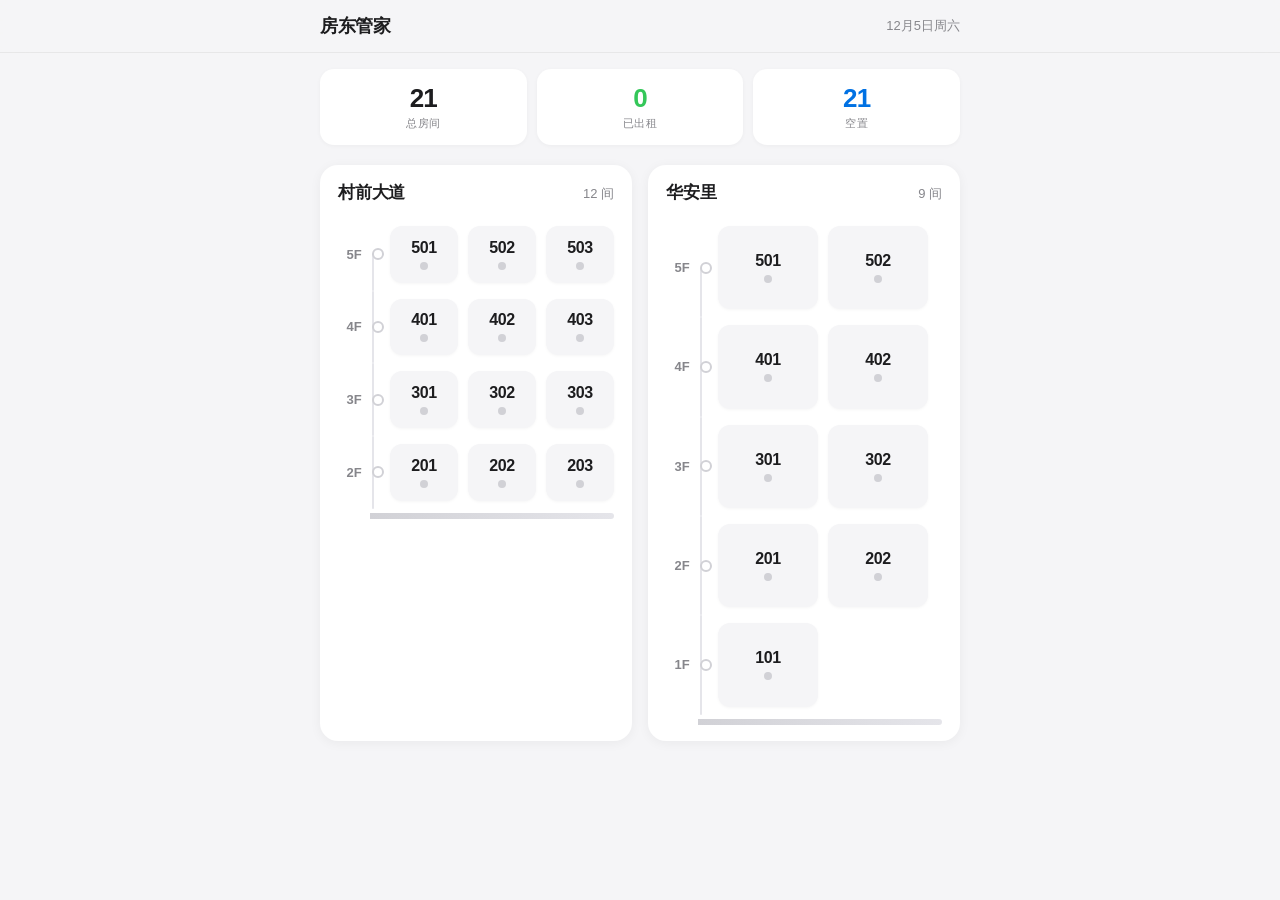
==== detail.html @ eee7f063 "feat: 房间详情页 — 身份证照片、水电费计算、押金、收租提醒、一键算租" ====
<!DOCTYPE html>
<html lang="zh-CN">
<head>
  <meta charset="UTF-8" />
  <meta name="viewport" content="width=device-width, initial-scale=1.0, maximum-scale=1.0, user-scalable=no, viewport-fit=cover" />
  <meta name="apple-mobile-web-app-capable" content="yes" />
  <meta name="apple-mobile-web-app-status-bar-style" content="default" />
  <meta name="theme-color" content="#f5f5f7" />
  <title>房间详情</title>
  <link rel="stylesheet" href="detail.css" />
</head>
<body class="page-enter">

  <!-- 顶栏 -->
  <nav class="detail-nav">
    <button class="nav-back" id="btnBack">
      <svg width="10" height="18" viewBox="0 0 10 18" fill="none"><path d="M9 1L1 9l8 8" stroke="currentColor" stroke-width="2" stroke-linecap="round" stroke-linejoin="round"/></svg>
      <span>返回</span>
    </button>
    <div class="nav-info">
      <span class="nav-title" id="navTitle">501</span>
      <span class="nav-building" id="navBuilding">村前大道</span>
    </div>
    <span class="nav-status badge vacant" id="navStatus">空置</span>
  </nav>

  <!-- 内容 -->
  <main class="detail-content">

    <!-- 基本信息 -->
    <section class="card">
      <div class="card-header">基本信息</div>
      <div class="field">
        <label>租户姓名</label>
        <input type="text" id="tenantName" placeholder="输入姓名" autocomplete="off" />
      </div>
      <div class="field">
        <label>联系电话</label>
        <input type="tel" id="tenantPhone" placeholder="输入电话" autocomplete="off" />
      </div>
      <div class="field-row">
        <div class="field">
          <label>月租 (元)</label>
          <input type="number" id="rentAmount" placeholder="月租" inputmode="decimal" />
        </div>
        <div class="field">
          <label>起租日期</label>
          <input type="date" id="rentStart" />
        </div>
      </div>
      <div class="field">
        <label>备注</label>
        <textarea id="rentNote" rows="2" placeholder="备注…"></textarea>
      </div>
    </section>

    <!-- 身份证照片 -->
    <section class="card">
      <div class="card-header">身份证照片</div>
      <div class="id-cards">
        <div class="id-slot" id="idFront" data-side="front">
          <input type="file" accept="image/*" hidden />
          <div class="id-placeholder">
            <svg class="id-icon" viewBox="0 0 24 24" fill="none"><rect x="3" y="5" width="18" height="14" rx="2" stroke="currentColor" stroke-width="1.5"/><circle cx="9" cy="11" r="2" stroke="currentColor" stroke-width="1.5"/><path d="M15 9h3M15 12h3M15 15h3" stroke="currentColor" stroke-width="1.5" stroke-linecap="round"/></svg>
            <span>人像面</span>
          </div>
          <img class="id-preview" id="idFrontImg" alt="身份证正面" />
        </div>
        <div class="id-slot" id="idBack" data-side="back">
          <input type="file" accept="image/*" hidden />
          <div class="id-placeholder">
            <svg class="id-icon" viewBox="0 0 24 24" fill="none"><rect x="3" y="5" width="18" height="14" rx="2" stroke="currentColor" stroke-width="1.5"/><path d="M7 10h10M7 13h10M7 16h6" stroke="currentColor" stroke-width="1.5" stroke-linecap="round"/></svg>
            <span>国徽面</span>
          </div>
          <img class="id-preview" id="idBackImg" alt="身份证反面" />
        </div>
      </div>
    </section>

    <!-- 水费 -->
    <section class="card">
      <div class="card-header">
        <span>水费</span>
        <span class="card-unit">按吨计费</span>
      </div>
      <div class="meter-grid">
        <div class="field">
          <label>单价 (元/吨)</label>
          <input type="number" id="waterPrice" placeholder="如 5" inputmode="decimal" />
        </div>
        <div class="field">
          <label>上月读数</label>
          <input type="number" id="waterPrev" placeholder="上月底" inputmode="decimal" />
        </div>
        <div class="field">
          <label>本月读数</label>
          <input type="number" id="waterCurr" placeholder="本月底" inputmode="decimal" />
        </div>
      </div>
      <div class="meter-result" id="waterResult">
        <span class="meter-usage">用量 <b>--</b> 吨</span>
        <span class="meter-cost">费用 <b>¥ --</b></span>
      </div>
    </section>

    <!-- 电费 -->
    <section class="card">
      <div class="card-header">
        <span>电费</span>
        <span class="card-unit">按度计费</span>
      </div>
      <div class="meter-grid">
        <div class="field">
          <label>单价 (元/度)</label>
          <input type="number" id="elecPrice" placeholder="如 1.2" inputmode="decimal" />
        </div>
        <div class="field">
          <label>上月读数</label>
          <input type="number" id="elecPrev" placeholder="上月底" inputmode="decimal" />
        </div>
        <div class="field">
          <label>本月读数</label>
          <input type="number" id="elecCurr" placeholder="本月底" inputmode="decimal" />
        </div>
      </div>
      <div class="meter-result" id="elecResult">
        <span class="meter-usage">用量 <b>--</b> 度</span>
        <span class="meter-cost">费用 <b>¥ --</b></span>
      </div>
    </section>

    <!-- 押金 -->
    <section class="card">
      <div class="card-header">押金记录</div>
      <div class="field-row">
        <div class="field">
          <label>押金金额 (元)</label>
          <input type="number" id="depositAmount" placeholder="押金" inputmode="decimal" />
        </div>
        <div class="field">
          <label>收取日期</label>
          <input type="date" id="depositDate" />
        </div>
      </div>
      <div class="field">
        <label>押金备注</label>
        <input type="text" id="depositNote" placeholder="如：押二付一" autocomplete="off" />
      </div>
    </section>

    <!-- 收租提醒 -->
    <section class="card">
      <div class="card-header">收租提醒</div>
      <div class="remind-row">
        <label>每月提醒日</label>
        <div class="day-picker">
          <select id="remindDay">
            <option value="0">关闭</option>
          </select>
        </div>
      </div>
      <p class="remind-hint">开启后，每月选定日期将推送收租提醒。后台推送仅 Chrome 浏览器支持。</p>
    </section>

    <!-- 月度汇总 -->
    <section class="card card-summary">
      <div class="card-header">本月账单</div>
      <div class="summary-lines">
        <div class="summary-line">
          <span>房租</span>
          <span id="sumRent">¥ 0.00</span>
        </div>
        <div class="summary-line">
          <span>水费</span>
          <span id="sumWater">¥ 0.00</span>
        </div>
        <div class="summary-line">
          <span>电费</span>
          <span id="sumElec">¥ 0.00</span>
        </div>
        <div class="summary-divider"></div>
        <div class="summary-line summary-total">
          <span>合计</span>
          <span id="sumTotal">¥ 0.00</span>
        </div>
      </div>
      <div class="summary-actions">
        <button class="btn btn-paid" id="btnPaid">标记已付</button>
        <button class="btn btn-share" id="btnShare">分享账单</button>
      </div>
    </section>

    <!-- 底部操作 -->
    <div class="footer-actions">
      <button class="btn btn-delete" id="btnDelete">清空数据</button>
      <button class="btn btn-save" id="btnSave">保存</button>
    </div>

  </main>

  <!-- 图片全屏查看 -->
  <div class="img-viewer" id="imgViewer">
    <div class="img-viewer-header">
      <button class="img-viewer-close" id="imgViewerClose">完成</button>
    </div>
    <div class="img-viewer-body">
      <img id="imgViewerSrc" alt="查看图片" />
    </div>
    <div class="img-viewer-actions">
      <button class="btn-va" id="imgDownload">下载</button>
      <button class="btn-va" id="imgReplace">更换</button>
    </div>
  </div>

  <script src="db.js"></script>
  <script src="detail.js"></script>
</body>
</html>
---- detail.css ----
/* ============================================
   房东管家 — 房间详情页样式
   ============================================ */

:root {
  --bg: #f5f5f7;
  --card: #ffffff;
  --text: #1d1d1f;
  --text2: #86868b;
  --accent: #0071e3;
  --green: #34c759;
  --green-bg: #e8f9ed;
  --red: #ff3b30;
  --red-bg: #fff0ee;
  --border: rgba(0,0,0,0.06);
  --safe-bottom: env(safe-area-inset-bottom, 0px);
}

* { margin: 0; padding: 0; box-sizing: border-box; }

body {
  font-family: -apple-system, BlinkMacSystemFont, "SF Pro Display", "SF Pro Text",
    "Helvetica Neue", "PingFang SC", sans-serif;
  background: var(--bg);
  color: var(--text);
  -webkit-font-smoothing: antialiased;
  min-height: 100vh;
}

/* ---- 页面入场动画 ---- */
.page-enter {
  animation: pageIn 0.32s cubic-bezier(.32,.72,.24,1) both;
}
@keyframes pageIn {
  from { opacity: 0.4; transform: translateX(60px); }
  to   { opacity: 1;   transform: translateX(0); }
}

/* ---- 顶栏 ---- */
.detail-nav {
  position: sticky; top: 0; z-index: 100;
  background: rgba(245,245,247,0.85);
  backdrop-filter: saturate(180%) blur(20px);
  -webkit-backdrop-filter: saturate(180%) blur(20px);
  border-bottom: 0.5px solid var(--border);
  display: flex; align-items: center;
  padding: 10px 16px;
  gap: 10px;
  height: 52px;
}

.nav-back {
  display: flex; align-items: center; gap: 4px;
  background: none; border: none; cursor: pointer;
  color: var(--accent); font-size: 16px; font-weight: 500;
  font-family: inherit; padding: 4px 2px;
  -webkit-tap-highlight-color: transparent;
}
.nav-back svg { flex-shrink: 0; }

.nav-info {
  flex: 1; display: flex; align-items: baseline; gap: 6px;
  overflow: hidden;
}
.nav-title {
  font-size: 17px; font-weight: 700; letter-spacing: -0.02em;
  white-space: nowrap;
}
.nav-building {
  font-size: 13px; color: var(--text2); font-weight: 500;
  white-space: nowrap;
}

.nav-status {
  font-size: 12px; font-weight: 600;
  padding: 4px 10px; border-radius: 20px;
  flex-shrink: 0;
}
.badge.vacant  { background: #e5e5ea; color: #86868b; }
.badge.rented  { background: var(--green-bg); color: #248a3d; }

/* ---- 内容区 ---- */
.detail-content {
  max-width: 680px; margin: 0 auto;
  padding: 16px 16px calc(24px + var(--safe-bottom));
  display: flex; flex-direction: column; gap: 14px;
}

/* ---- 卡片 ---- */
.card {
  background: var(--card);
  border-radius: 16px;
  padding: 16px;
  box-shadow: 0 1px 4px rgba(0,0,0,0.04);
}

.card-header {
  font-size: 13px; font-weight: 600; color: var(--text2);
  text-transform: uppercase; letter-spacing: 0.05em;
  margin-bottom: 14px;
  display: flex; justify-content: space-between; align-items: center;
}
.card-unit {
  font-size: 12px; font-weight: 400;
  text-transform: none; letter-spacing: 0;
}

/* ---- 表单字段 ---- */
.field { margin-bottom: 12px; }
.field:last-child { margin-bottom: 0; }

.field label {
  display: block; font-size: 13px; font-weight: 600;
  color: var(--text2); margin-bottom: 5px;
}

.field input,
.field textarea,
.field select {
  width: 100%; padding: 10px 14px;
  border: 1px solid #d2d2d7; border-radius: 12px;
  font-size: 16px; font-family: inherit;
  background: var(--bg); color: var(--text);
  outline: none;
  transition: border-color 0.2s, box-shadow 0.2s;
  -webkit-appearance: none;
}
.field input:focus,
.field textarea:focus,
.field select:focus {
  border-color: var(--accent);
  box-shadow: 0 0 0 3px rgba(0,113,227,0.1);
}
.field textarea { resize: none; }

.field-row {
  display: flex; gap: 12px;
}
.field-row .field { flex: 1; }

/* ---- 身份证 ---- */
.id-cards {
  display: flex; gap: 12px;
}

.id-slot {
  flex: 1; position: relative;
  aspect-ratio: 1.58;
  background: var(--bg);
  border-radius: 12px;
  overflow: hidden;
  cursor: pointer;
  -webkit-tap-highlight-color: transparent;
  border: 1.5px dashed #c7c7cc;
  transition: border-color 0.2s;
}
.id-slot.has-image {
  border-style: solid;
  border-color: rgba(0,0,0,0.06);
}
.id-slot:active { opacity: 0.85; }

.id-placeholder {
  position: absolute; inset: 0;
  display: flex; flex-direction: column;
  align-items: center; justify-content: center; gap: 6px;
  color: var(--text2);
  transition: opacity 0.2s;
}
.id-slot.has-image .id-placeholder { opacity: 0; pointer-events: none; }

.id-icon {
  width: 36px; height: 36px; color: #c7c7cc;
}
.id-placeholder span {
  font-size: 12px; font-weight: 500;
}

.id-preview {
  position: absolute; inset: 0;
  width: 100%; height: 100%;
  object-fit: cover;
  opacity: 0;
  transition: opacity 0.3s;
}
.id-slot.has-image .id-preview { opacity: 1; }

/* ---- 水电表 ---- */
.meter-grid {
  display: flex; gap: 10px;
}
.meter-grid .field { flex: 1; }

.meter-result {
  margin-top: 12px;
  padding: 10px 14px;
  background: var(--bg);
  border-radius: 10px;
  display: flex; justify-content: space-between; align-items: center;
}
.meter-usage, .meter-cost {
  font-size: 14px; color: var(--text2); font-weight: 500;
}
.meter-usage b, .meter-cost b {
  color: var(--accent); font-weight: 700;
  margin-left: 2px;
}

/* ---- 提醒 ---- */
.remind-row {
  display: flex; justify-content: space-between; align-items: center;
}
.remind-row label {
  font-size: 15px; font-weight: 500;
}

.day-picker select {
  padding: 8px 28px 8px 14px;
  border: 1px solid #d2d2d7; border-radius: 10px;
  font-size: 15px; font-family: inherit;
  background: var(--bg); color: var(--text);
  outline: none;
  -webkit-appearance: none;
  appearance: none;
  background-image: url("data:image/svg+xml,%3Csvg width='10' height='6' viewBox='0 0 10 6' fill='none' xmlns='http://www.w3.org/2000/svg'%3E%3Cpath d='M1 1l4 4 4-4' stroke='%2386868b' stroke-width='1.5' stroke-linecap='round' stroke-linejoin='round'/%3E%3C/svg%3E");
  background-repeat: no-repeat;
  background-position: right 12px center;
}

.remind-hint {
  margin-top: 10px;
  font-size: 12px; color: var(--text2); line-height: 1.5;
}

/* ---- 月度汇总 ---- */
.card-summary {
  background: linear-gradient(135deg, #e8f4fd 0%, #f0f0ff 50%, #f5f5f7 100%);
  border: 1px solid rgba(0,113,227,0.08);
}

.summary-lines { margin-bottom: 14px; }

.summary-line {
  display: flex; justify-content: space-between;
  padding: 6px 0;
  font-size: 15px;
}
.summary-line span:first-child { color: var(--text2); }
.summary-line span:last-child  { font-weight: 600; font-variant-numeric: tabular-nums; }

.summary-divider {
  height: 1px;
  background: rgba(0,113,227,0.15);
  margin: 4px 0;
}

.summary-total span {
  font-size: 17px !important;
  color: var(--accent) !important;
  font-weight: 700 !important;
}
.summary-total span:first-child {
  font-weight: 700 !important;
}

.summary-actions {
  display: flex; gap: 10px;
}

.btn-paid {
  flex: 1; padding: 12px 0;
  background: var(--green); color: #fff;
  border: none; border-radius: 12px;
  font-size: 15px; font-weight: 600;
  cursor: pointer; font-family: inherit;
  transition: opacity 0.15s;
}
.btn-paid:active { opacity: 0.7; }
.btn-paid.marked {
  background: var(--green-bg); color: var(--green);
}

.btn-share {
  flex: 1; padding: 12px 0;
  background: var(--accent); color: #fff;
  border: none; border-radius: 12px;
  font-size: 15px; font-weight: 600;
  cursor: pointer; font-family: inherit;
  transition: opacity 0.15s;
}
.btn-share:active { opacity: 0.7; }

/* ---- 底部操作 ---- */
.footer-actions {
  display: flex; gap: 10px;
  padding: 4px 0 0;
}

.btn {
  flex: 1; padding: 14px 0;
  border: none; border-radius: 14px;
  font-size: 16px; font-weight: 600;
  cursor: pointer; font-family: inherit;
  transition: opacity 0.15s;
}
.btn:active { opacity: 0.7; }
.btn-save   { background: var(--accent); color: #fff; }
.btn-delete { background: var(--red-bg); color: var(--red); }

/* ---- 图片全屏查看 ---- */
.img-viewer {
  position: fixed; inset: 0; z-index: 2000;
  background: rgba(0,0,0,0.92);
  display: flex; flex-direction: column;
  opacity: 0; visibility: hidden;
  transition: opacity 0.25s, visibility 0.25s;
}
.img-viewer.active { opacity: 1; visibility: visible; }

.img-viewer-header {
  padding: 14px 20px;
  display: flex; justify-content: flex-end;
}
.img-viewer-close {
  background: none; border: none; color: #fff;
  font-size: 16px; font-weight: 600; cursor: pointer;
  font-family: inherit;
}

.img-viewer-body {
  flex: 1; display: flex; align-items: center; justify-content: center;
  padding: 0 20px; overflow: hidden;
}
.img-viewer-body img {
  max-width: 100%; max-height: 100%;
  object-fit: contain; border-radius: 8px;
}

.img-viewer-actions {
  padding: 16px 20px calc(16px + var(--safe-bottom));
  display: flex; gap: 12px; justify-content: center;
}

.btn-va {
  padding: 12px 28px; border-radius: 12px;
  font-size: 15px; font-weight: 600; cursor: pointer;
  font-family: inherit; border: none;
  transition: opacity 0.15s;
}
.btn-va:active { opacity: 0.7; }

#imgDownload {
  background: rgba(255,255,255,0.15); color: #fff;
}
#imgReplace {
  background: var(--accent); color: #fff;
}

/* ---- 响应式 ---- */
@media (min-width: 640px) {
  .detail-content { padding: 20px 24px 40px; }
  .card { padding: 20px; }
  .meter-grid { gap: 14px; }
}
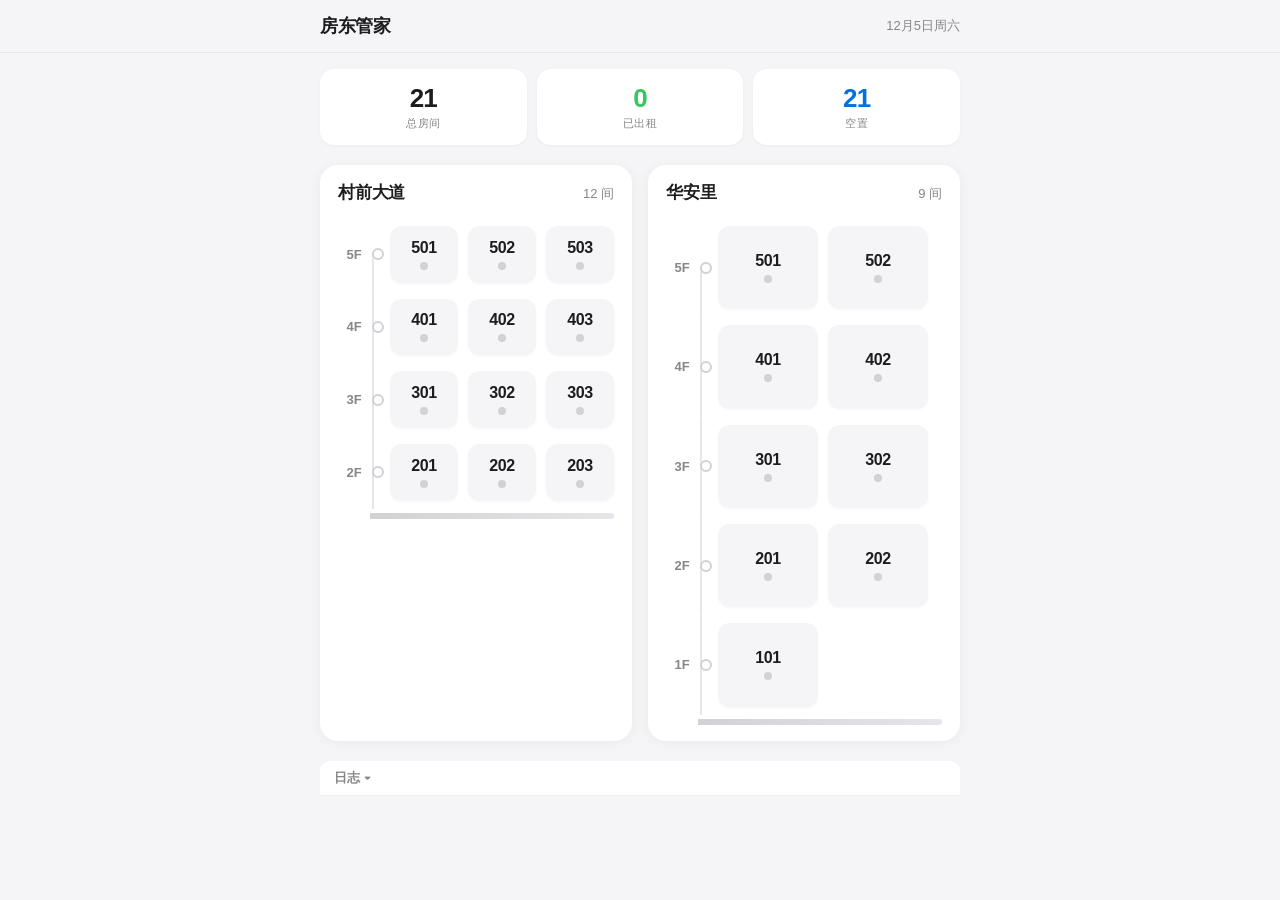
==== commit fe6370d7: "fix: 返回按钮提前绑定 + 全局try-catch + 调试日志面板" ====
--- a/detail.html
+++ b/detail.html
@@ -212,6 +212,12 @@
     </div>
   </div>
 
+  <!-- 调试日志 -->
+  <div class="debug-panel">
+    <div class="debug-header" id="debugToggle">日志 ▾</div>
+    <div class="debug-body" id="debugBody"></div>
+  </div>
+
   <script src="db.js"></script>
   <script src="detail.js"></script>
 </body>
--- a/detail.css
+++ b/detail.css
@@ -362,3 +362,28 @@
   .card { padding: 20px; }
   .meter-grid { gap: 14px; }
 }
+
+/* ---- 调试日志 ---- */
+.debug-panel {
+  max-width: 680px; margin: 20px auto 0; padding: 0 16px;
+}
+.debug-header {
+  font-size: 13px; font-weight: 600; color: var(--text2);
+  padding: 8px 14px; background: var(--card);
+  border-radius: 10px 10px 0 0;
+  cursor: pointer; user-select: none;
+  border-bottom: 1px solid var(--border);
+}
+.debug-body {
+  background: #1d1d1f; color: #30d158;
+  font-family: "SF Mono", "Menlo", "Consolas", monospace;
+  font-size: 11px; line-height: 1.6;
+  padding: 10px 14px; border-radius: 0 0 10px 10px;
+  max-height: 200px; overflow-y: auto;
+  -webkit-overflow-scrolling: touch;
+  display: none;
+}
+.debug-panel.open .debug-body { display: block; }
+.debug-line { white-space: pre-wrap; word-break: break-all; }
+.debug-line.err { color: #ff453a; }
+.debug-line.warn { color: #ffd60a; }
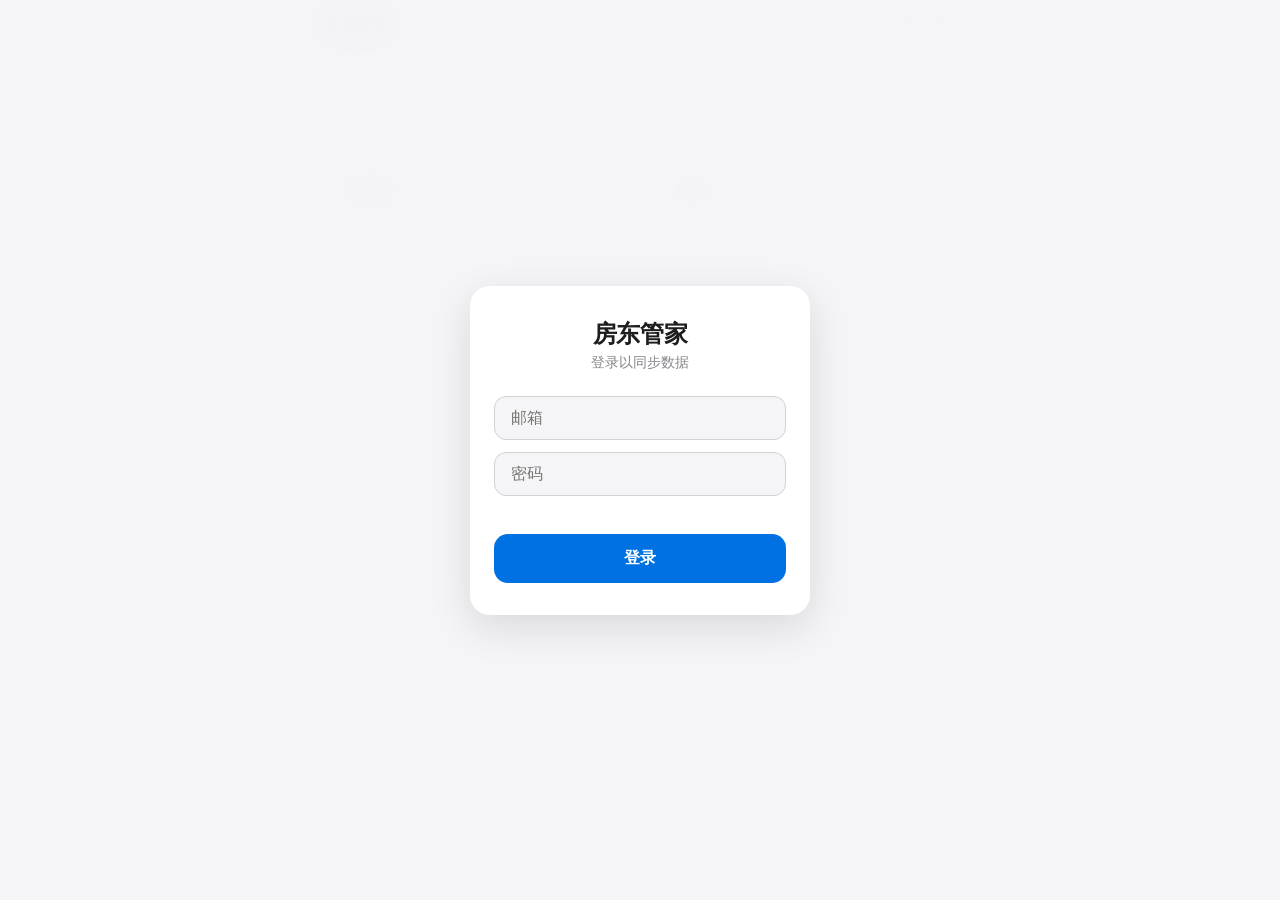
==== commit 8f13125f: "feat: Supabase 云端同步 — 登录、数据同步、本地迁移" ====
--- a/detail.html
+++ b/detail.html
@@ -101,6 +101,7 @@
         <span class="meter-usage">用量 <b>--</b> 吨</span>
         <span class="meter-cost">费用 <b>¥ --</b></span>
       </div>
+      <button class="btn-roll" id="btnRollWater">⏎ 结转下月</button>
     </section>
 
     <!-- 电费 -->
@@ -127,6 +128,7 @@
         <span class="meter-usage">用量 <b>--</b> 度</span>
         <span class="meter-cost">费用 <b>¥ --</b></span>
       </div>
+      <button class="btn-roll" id="btnRollElec">⏎ 结转下月</button>
     </section>
 
     <!-- 押金 -->
@@ -218,6 +220,20 @@
     <div class="debug-body" id="debugBody"></div>
   </div>
 
+  <!-- 登录遮罩 -->
+  <div class="login-overlay" id="loginOverlay">
+    <div class="login-card">
+      <div class="login-title">房东管家</div>
+      <div class="login-sub">登录以同步数据</div>
+      <input type="email" id="loginEmail" placeholder="邮箱" autocomplete="email" />
+      <input type="password" id="loginPass" placeholder="密码" autocomplete="current-password" />
+      <div class="login-err" id="loginErr"></div>
+      <button class="login-btn" id="loginBtn">登录</button>
+    </div>
+  </div>
+
+  <script src="supabase.min.js"></script>
+  <script src="auth.js"></script>
   <script src="db.js"></script>
   <script src="detail.js"></script>
 </body>
--- a/detail.css
+++ b/detail.css
@@ -185,6 +185,23 @@
 }
 .id-slot.has-image .id-preview { opacity: 1; }
 
+/* ---- 结转按钮 ---- */
+.btn-roll {
+  width: 100%; margin-top: 10px; padding: 9px 0;
+  background: none; border: 1.5px dashed #c7c7cc; border-radius: 10px;
+  font-size: 14px; font-weight: 600; color: var(--text2);
+  cursor: pointer; font-family: inherit;
+  transition: background 0.15s, color 0.15s, border-color 0.15s;
+  -webkit-tap-highlight-color: transparent;
+}
+.btn-roll:active {
+  background: var(--accent); color: #fff; border-color: var(--accent);
+}
+.btn-roll.done {
+  border-style: solid; border-color: var(--green);
+  color: var(--green); background: var(--green-bg);
+}
+
 /* ---- 水电表 ---- */
 .meter-grid {
   display: flex; gap: 10px;
@@ -363,6 +380,61 @@
   .meter-grid { gap: 14px; }
 }
 
+/* ---- 登录遮罩 ---- */
+.login-overlay {
+  position: fixed; inset: 0; z-index: 3000;
+  background: rgba(245,245,247,0.96);
+  backdrop-filter: blur(20px);
+  -webkit-backdrop-filter: blur(20px);
+  display: flex; align-items: center; justify-content: center;
+  padding: 20px;
+  opacity: 0; visibility: hidden;
+  transition: opacity 0.3s, visibility 0.3s;
+}
+.login-overlay.active { opacity: 1; visibility: visible; }
+
+.login-card {
+  width: 100%; max-width: 340px;
+  background: var(--card);
+  border-radius: 20px;
+  padding: 32px 24px;
+  box-shadow: 0 12px 40px rgba(0,0,0,0.12);
+}
+.login-title {
+  font-size: 24px; font-weight: 700; text-align: center;
+  letter-spacing: -0.02em; margin-bottom: 4px;
+}
+.login-sub {
+  font-size: 14px; color: var(--text2); text-align: center;
+  margin-bottom: 24px;
+}
+.login-card input {
+  width: 100%; padding: 12px 16px;
+  border: 1px solid #d2d2d7; border-radius: 12px;
+  font-size: 16px; font-family: inherit;
+  background: var(--bg); color: var(--text);
+  outline: none; margin-bottom: 12px;
+  transition: border-color 0.2s, box-shadow 0.2s;
+}
+.login-card input:focus {
+  border-color: var(--accent);
+  box-shadow: 0 0 0 3px rgba(0,113,227,0.1);
+}
+.login-err {
+  font-size: 13px; color: var(--red);
+  min-height: 18px; margin-bottom: 8px;
+}
+.login-btn {
+  width: 100%; padding: 14px 0;
+  background: var(--accent); color: #fff;
+  border: none; border-radius: 14px;
+  font-size: 16px; font-weight: 600;
+  cursor: pointer; font-family: inherit;
+  transition: opacity 0.15s;
+}
+.login-btn:active { opacity: 0.7; }
+.login-btn:disabled { opacity: 0.5; }
+
 /* ---- 调试日志 ---- */
 .debug-panel {
   max-width: 680px; margin: 20px auto 0; padding: 0 16px;
